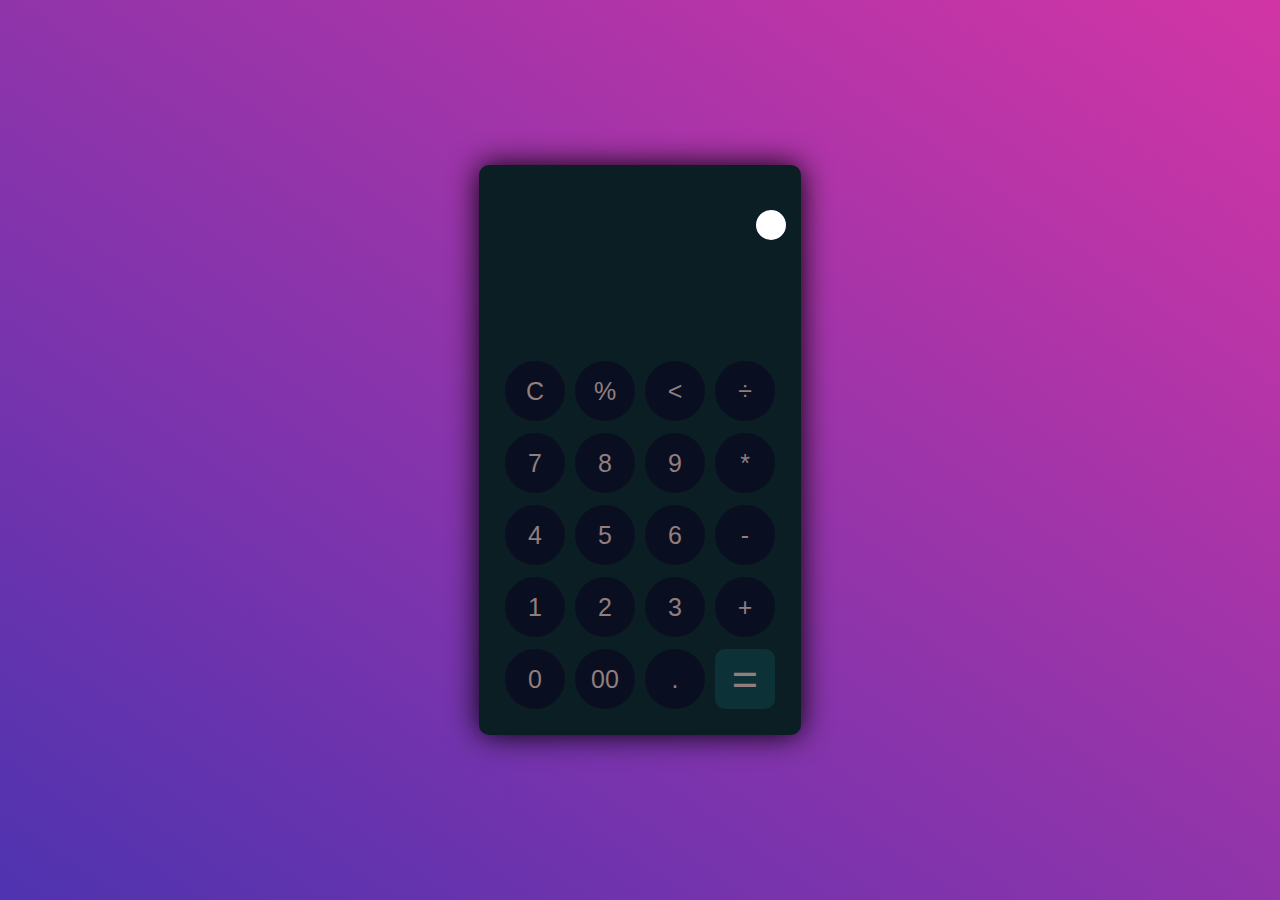
==== Calculator/index.html @ 60d79227 "Add files via upload" ====
<!DOCTYPE html>
<html lang="en">
<head>
    <meta charset="UTF-8">
    <meta http-equiv="X-UA-Compatible" content="IE=edge">
    <meta name="viewport" content="width=device-width, initial-scale=1.0">
    <link rel="stylesheet" href="style.css">
    <title>Calculator</title>
</head>
<body>
     <div class="container">
        <div class="calculator dark">
            <div class="theme-toggler active">
                <i class="toggler-icon"></i>
            </div>
            <div class="display-screen">
               <div id="display"></div> 
            </div>
            <div class="buttons">
                <table>
                 <tr>
                    <td><button class="operator-btn" id="clear">C</button></td>
                    <td><button class="operator-btn" id="*0.01*">&percnt;</button></td>
                    <td><button class="operator-btn" id="delete"><</button></td>
                    <td><button class="operator-btn" id="/">&divide;</button></td>
                 </tr>   
                </table>

                <table>
                    <tr>
                       <td><button class="numeric-btn" id="7">7</button></td>
                       <td><button class="numeric-btn" id="8">8</button></td>
                       <td><button class="numeric-btn" id="9">9</button></td>
                       <td><button class="operator-btn" id="*">*</button></td>
                    </tr>   
                   </table>

                   <table>
                    <tr>
                       <td><button class="numeric-btn" id="4">4</button></td>
                       <td><button class="numeric-btn" id="5">5</button></td>
                       <td><button class="numeric-btn" id="6">6</button></td>
                       <td><button class="operator-btn" id="-">-</button></td>
                    </tr>   
                   </table>

                   <table>
                    <tr>
                       <td><button class="numeric-btn" id="1">1</button></td>
                       <td><button class="numeric-btn" id="2">2</button></td>
                       <td><button class="numeric-btn" id="3">3</button></td>
                       <td><button class="operator-btn" id="+">+</button></td>
                    </tr>   
                   </table>

                   <table>
                    <tr>
                       <td><button class="numeric-btn" id="0">0</button></td>
                       <td><button class="numeric-btn" id="00">00</button></td>
                       <td><button class="numeric-btn" id=".">.</button></td>
                       <td><button class="numeric-btn" id="equal">&equals;</button></td>
                    </tr>   
                   </table>



            </div>
        </div>
     </div>
    <script src="script.js"></script>
</body>
</html>
---- Calculator/style.css ----
* {
  padding: 0;
  margin: 0;
  box-sizing: border-box;
  outline: 0;
}

body {
  font-family: sans-serif;
}

a {
  text-decoration: none;
  color: #fff;
}

body {
  background-image: linear-gradient(
    to top right,
    rgba(79, 51, 176, 1),
    rgba(210, 53, 165)
  );
}


/* 
body {
  background-image: radial-gradient(rgba(79, 51, 176, 1), rgba(210, 53, 165));
}
*/

.container {
  height: 100vh;
  width: 100vw;
  display: grid;
  place-items: center;
}

.calculator {
  position: relative;
  height: auto;
  width: auto;
  padding: 20px;
  border-radius: 10px;
  box-shadow: 0 0 30px #000;
}

.theme-toggler {
  position: absolute;
  top: 30px;
  right: 30px;
  color: #fff;
  cursor: pointer;
  z-index: 1;
}

.theme-toggler.active {
  color: #333;
}

.theme-toggler.active::before {
  background-color: #fff;
}

.theme-toggler::before {
  content: '';
  height: 30px;
  width: 30px;
  position: absolute;
  transform: translate(-50%, 50%);
  top: 50%;
  border-radius: 50%;
  background-color: #333;
  z-index: -1;
}

#display {
  margin: 0 10px;
  height: 150px;
  width: auto;
  max-width: 270px;
  display: flex;
  align-items: flex-end;
  justify-content: flex-end;
  font-size: 30px;
  margin-bottom: 20px;
  overflow-x: scroll;
}

button {
  height: 60px;
  width: 60px;
  border: 0;
  margin: 4px;
  border-radius: 40px;
  cursor: pointer;
  font-size: 25px;
  transition: all 1000ms ease;
}

#display::-webkit-scrollbar{
  display: block;
  height: 3px;
}

button:hover {
  transform: scale(1.2);
}

button#equal {
  background-color: aqua;
  border-radius: 10px;
  font-size: 45px;
}

/*light theme */

.calculator {
  background-color: #fff;
}

.calculator #display {
  color: #0a1e23;
}



/* Dark theme */


.calculator.calculator.dark {
  background-color: #0a1e23;
}


.calculator.dark #display {
  color: #fff;
}


/*changing operator btns color in dark theme*/
.calculator.dark button.operator-btn{
  background-color: #0a042089;
  color: #937e7e;
}


/*changing numeric btns color in dark theme*/
.calculator.calculator.dark .numeric-btn{
  background-color: #0a042089;
  color: #937e7e;
}


/*changing equal btns color in dark theme*/
.calculator.calculator.dark #equal{
  background-color: #1061684c;
  color: #937e7e;
}


/* changing colors of the button when hovered on */
.calculator.calculator.dark button:hover {
  color: rgb(103, 189, 189);
  background-color: #10616c78;
}
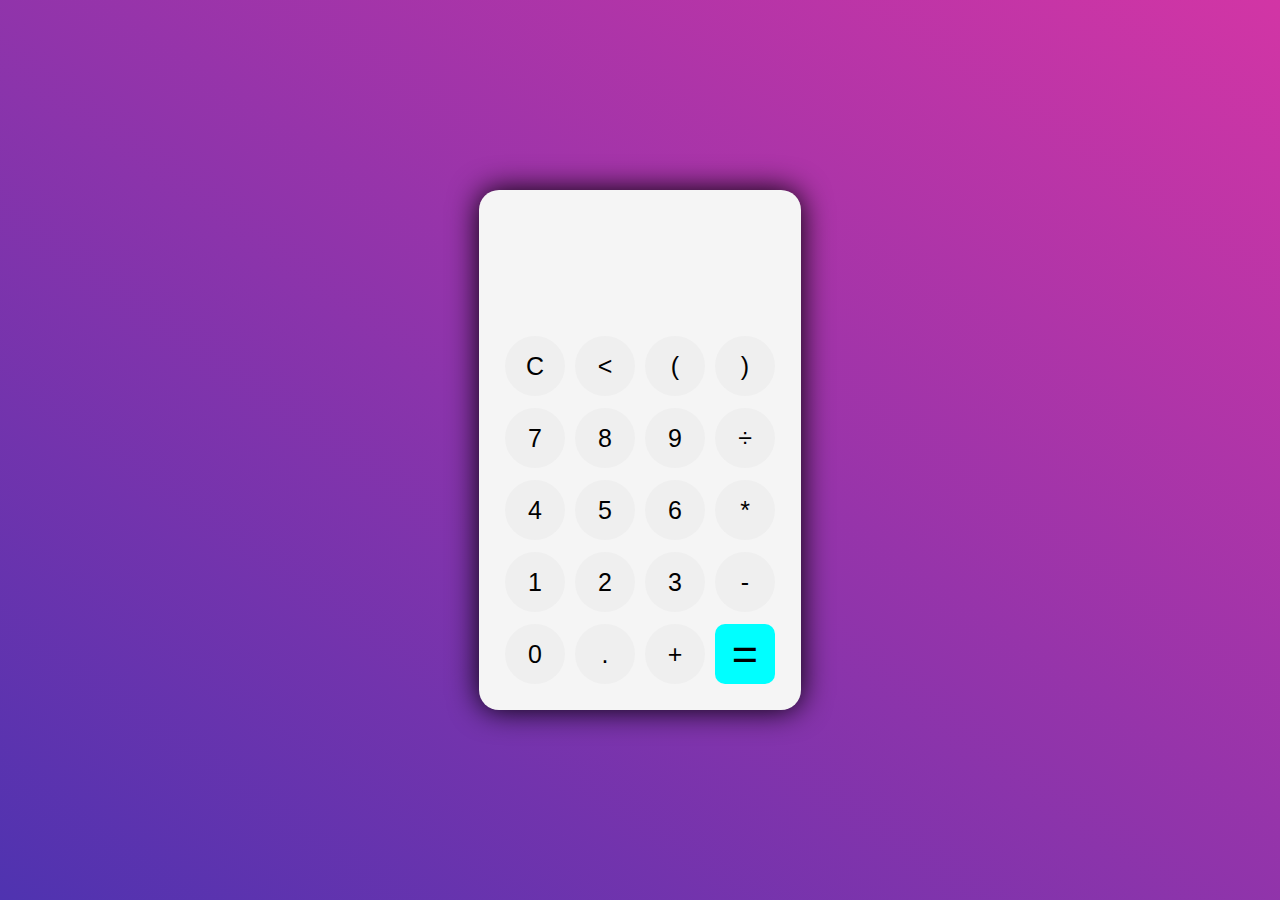
==== commit 5940020d: "Add files via upload" ====
--- a/Calculator/index.html
+++ b/Calculator/index.html
@@ -8,21 +8,18 @@
     <title>Calculator</title>
 </head>
 <body>
-     <div class="container">
-        <div class="calculator dark">
-            <div class="theme-toggler active">
-                <i class="toggler-icon"></i>
-            </div>
-            <div class="display-screen">
-               <div id="display"></div> 
-            </div>
+   <div class="container">
+      <div class="calculator">
+          <div class="display-screen">
+             <div id="display"></div> 
+          </div>
             <div class="buttons">
                 <table>
                  <tr>
                     <td><button class="operator-btn" id="clear">C</button></td>
-                    <td><button class="operator-btn" id="*0.01*">&percnt;</button></td>
                     <td><button class="operator-btn" id="delete"><</button></td>
-                    <td><button class="operator-btn" id="/">&divide;</button></td>
+                    <td><button class="operator-btn" id="(">(</button></td>
+                    <td><button class="operator-btn" id=")">)</button></td>
                  </tr>   
                 </table>
 
@@ -31,7 +28,7 @@
                        <td><button class="numeric-btn" id="7">7</button></td>
                        <td><button class="numeric-btn" id="8">8</button></td>
                        <td><button class="numeric-btn" id="9">9</button></td>
-                       <td><button class="operator-btn" id="*">*</button></td>
+                       <td><button class="operator-btn" id="/">&divide;</button></td>
                     </tr>   
                    </table>
 
@@ -40,7 +37,7 @@
                        <td><button class="numeric-btn" id="4">4</button></td>
                        <td><button class="numeric-btn" id="5">5</button></td>
                        <td><button class="numeric-btn" id="6">6</button></td>
-                       <td><button class="operator-btn" id="-">-</button></td>
+                       <td><button class="operator-btn" id="*">*</button></td>
                     </tr>   
                    </table>
 
@@ -49,21 +46,18 @@
                        <td><button class="numeric-btn" id="1">1</button></td>
                        <td><button class="numeric-btn" id="2">2</button></td>
                        <td><button class="numeric-btn" id="3">3</button></td>
-                       <td><button class="operator-btn" id="+">+</button></td>
+                       <td><button class="operator-btn" id="-">-</button></td>
                     </tr>   
                    </table>
 
                    <table>
                     <tr>
                        <td><button class="numeric-btn" id="0">0</button></td>
-                       <td><button class="numeric-btn" id="00">00</button></td>
                        <td><button class="numeric-btn" id=".">.</button></td>
+                       <td><button class="operator-btn" id="+">+</button></td>
                        <td><button class="numeric-btn" id="equal">&equals;</button></td>
                     </tr>   
                    </table>
-
-
-
             </div>
         </div>
      </div>
--- a/Calculator/style.css
+++ b/Calculator/style.css
@@ -1,167 +1,94 @@
 * {
-  padding: 0;
-  margin: 0;
-  box-sizing: border-box;
-  outline: 0;
-}
-
-body {
-  font-family: sans-serif;
-}
-
-a {
-  text-decoration: none;
-  color: #fff;
-}
-
-body {
-  background-image: linear-gradient(
-    to top right,
-    rgba(79, 51, 176, 1),
-    rgba(210, 53, 165)
-  );
-}
-
-
-/* 
-body {
-  background-image: radial-gradient(rgba(79, 51, 176, 1), rgba(210, 53, 165));
-}
-*/
-
-.container {
-  height: 100vh;
-  width: 100vw;
-  display: grid;
-  place-items: center;
-}
-
-.calculator {
-  position: relative;
-  height: auto;
-  width: auto;
-  padding: 20px;
-  border-radius: 10px;
-  box-shadow: 0 0 30px #000;
-}
-
-.theme-toggler {
-  position: absolute;
-  top: 30px;
-  right: 30px;
-  color: #fff;
-  cursor: pointer;
-  z-index: 1;
-}
-
-.theme-toggler.active {
-  color: #333;
-}
-
-.theme-toggler.active::before {
-  background-color: #fff;
-}
-
-.theme-toggler::before {
-  content: '';
-  height: 30px;
-  width: 30px;
-  position: absolute;
-  transform: translate(-50%, 50%);
-  top: 50%;
-  border-radius: 50%;
-  background-color: #333;
-  z-index: -1;
-}
-
-#display {
-  margin: 0 10px;
-  height: 150px;
-  width: auto;
-  max-width: 270px;
-  display: flex;
-  align-items: flex-end;
-  justify-content: flex-end;
-  font-size: 30px;
-  margin-bottom: 20px;
-  overflow-x: scroll;
-}
-
-button {
-  height: 60px;
-  width: 60px;
-  border: 0;
-  margin: 4px;
-  border-radius: 40px;
-  cursor: pointer;
-  font-size: 25px;
-  transition: all 1000ms ease;
-}
-
-#display::-webkit-scrollbar{
-  display: block;
-  height: 3px;
-}
-
-button:hover {
-  transform: scale(1.2);
-}
-
-button#equal {
-  background-color: aqua;
-  border-radius: 10px;
-  font-size: 45px;
-}
-
-/*light theme */
-
-.calculator {
-  background-color: #fff;
-}
-
-.calculator #display {
-  color: #0a1e23;
-}
-
-
-
-/* Dark theme */
-
-
-.calculator.calculator.dark {
-  background-color: #0a1e23;
-}
-
-
-.calculator.dark #display {
-  color: #fff;
-}
-
-
-/*changing operator btns color in dark theme*/
-.calculator.dark button.operator-btn{
-  background-color: #0a042089;
-  color: #937e7e;
-}
-
-
-/*changing numeric btns color in dark theme*/
-.calculator.calculator.dark .numeric-btn{
-  background-color: #0a042089;
-  color: #937e7e;
-}
-
-
-/*changing equal btns color in dark theme*/
-.calculator.calculator.dark #equal{
-  background-color: #1061684c;
-  color: #937e7e;
-}
-
-
-/* changing colors of the button when hovered on */
-.calculator.calculator.dark button:hover {
-  color: rgb(103, 189, 189);
-  background-color: #10616c78;
-}
-
+    padding: 0;
+    margin: 0;
+    box-sizing: border-box;
+    outline: 0;
+  }
+  
+  body {
+    font-family: sans-serif;
+  }
+  
+  a {
+    text-decoration: none;
+    color: #fff;
+  }
+  
+  body {
+    background-image: linear-gradient(
+      to top right,
+      rgba(79, 51, 176, 1),
+      rgba(210, 53, 165)
+    );
+  }
+  
+  
+  /* 
+  body {
+    background-image: radial-gradient(rgba(79, 51, 176, 1), rgba(210, 53, 165));
+  }
+  */
+  
+  .container {
+    height: 100vh;
+    width: 100vw;
+    display: grid;
+    place-items: center;
+  }
+  
+  .calculator {
+    position: relative;
+    height: auto;
+    width: auto;
+    padding: 20px;
+    border-radius: 20px;
+    box-shadow: 0 0 30px #000;
+    background-color: whitesmoke;
+  }
+  
+  #display {
+    margin: 0 10px;
+    height: 100px;
+    width: auto;
+    max-width: 270px;
+    display: flex;
+    align-items: flex-end;
+    justify-content: flex-end;
+    font-size: 30px;
+    margin-bottom: 20px;
+    overflow-x: scroll;
+  }
+  
+  button {
+    height: 60px;
+    width: 60px;
+    border: 0;
+    margin: 4px;
+    border-radius: 40px;
+    cursor: pointer;
+    font-size: 25px;
+    transition: all 1000ms ease;
+  }
+  
+  #display::-webkit-scrollbar{
+    display: block;
+    height: 3px;
+  }
+  
+  button:hover {
+    transform: scale(1.2);
+    background-color: rgb(192, 205, 205);
+  }
+  
+  button#equal {
+    background-color: aqua;
+    border-radius: 10px;
+    font-size: 45px;
+  }
+  
+ 
+  
+  
+ 
+  
+  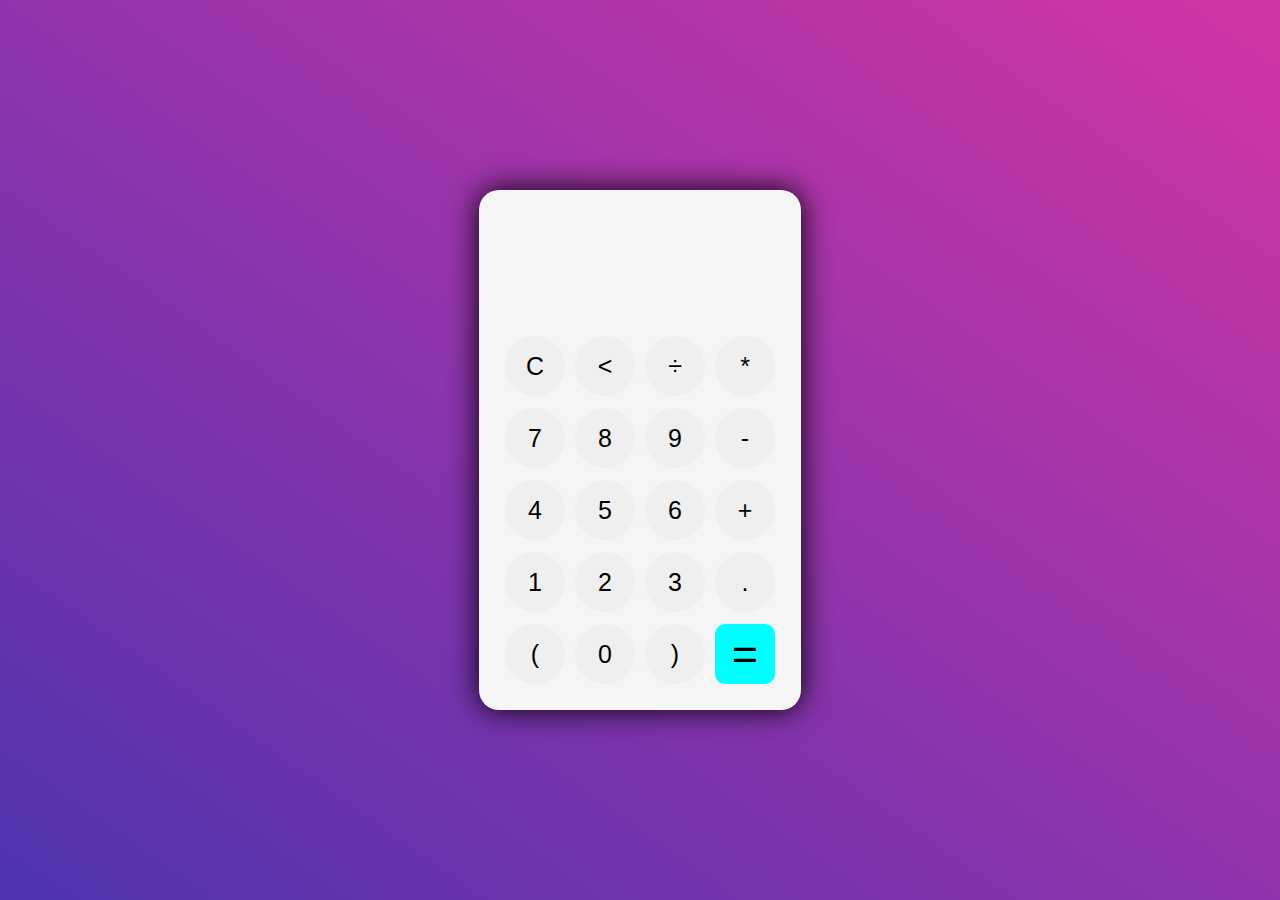
==== commit 805542f5: "index.html" ====
--- a/Calculator/index.html
+++ b/Calculator/index.html
@@ -15,52 +15,52 @@
           </div>
             <div class="buttons">
                 <table>
-                 <tr>
-                    <td><button class="operator-btn" id="clear">C</button></td>
-                    <td><button class="operator-btn" id="delete"><</button></td>
-                    <td><button class="operator-btn" id="(">(</button></td>
-                    <td><button class="operator-btn" id=")">)</button></td>
-                 </tr>   
-                </table>
+               <tr>
+                  <td><button class="operator-btn" id="clear">C</button></td>
+                  <td><button class="operator-btn" id="delete"><</button></td>
+                  <td><button class="operator-btn" id="/">&divide;</button></td>
+                  <td><button class="operator-btn" id="*">*</button></td>
+               </tr>
+            </table>
 
-                <table>
-                    <tr>
-                       <td><button class="numeric-btn" id="7">7</button></td>
-                       <td><button class="numeric-btn" id="8">8</button></td>
-                       <td><button class="numeric-btn" id="9">9</button></td>
-                       <td><button class="operator-btn" id="/">&divide;</button></td>
-                    </tr>   
-                   </table>
+            <table>
+               <tr>
+                  <td><button class="numeric-btn" id="7">7</button></td>
+                  <td><button class="numeric-btn" id="8">8</button></td>
+                  <td><button class="numeric-btn" id="9">9</button></td>
+                  <td><button class="operator-btn" id="-">-</button></td>
+               </tr>
+            </table>
 
-                   <table>
-                    <tr>
-                       <td><button class="numeric-btn" id="4">4</button></td>
-                       <td><button class="numeric-btn" id="5">5</button></td>
-                       <td><button class="numeric-btn" id="6">6</button></td>
-                       <td><button class="operator-btn" id="*">*</button></td>
-                    </tr>   
-                   </table>
+            <table>
+               <tr>
+                  <td><button class="numeric-btn" id="4">4</button></td>
+                  <td><button class="numeric-btn" id="5">5</button></td>
+                  <td><button class="numeric-btn" id="6">6</button></td>
+                  <td><button class="operator-btn" id="+">+</button></td>
+               </tr>
+            </table>
 
-                   <table>
-                    <tr>
-                       <td><button class="numeric-btn" id="1">1</button></td>
-                       <td><button class="numeric-btn" id="2">2</button></td>
-                       <td><button class="numeric-btn" id="3">3</button></td>
-                       <td><button class="operator-btn" id="-">-</button></td>
-                    </tr>   
-                   </table>
+            <table>
+               <tr>
+                  <td><button class="numeric-btn" id="1">1</button></td>
+                  <td><button class="numeric-btn" id="2">2</button></td>
+                  <td><button class="numeric-btn" id="3">3</button></td>
+                  <td><button class="numeric-btn" id=".">.</button></td>
+               </tr>
+            </table>
 
-                   <table>
-                    <tr>
-                       <td><button class="numeric-btn" id="0">0</button></td>
-                       <td><button class="numeric-btn" id=".">.</button></td>
-                       <td><button class="operator-btn" id="+">+</button></td>
-                       <td><button class="numeric-btn" id="equal">&equals;</button></td>
-                    </tr>   
-                   </table>
+            <table>
+               <tr>
+                  <td><button class="operator-btn" id="(">(</button></td>
+                  <td><button class="numeric-btn" id="0">0</button></td>
+                  <td><button class="operator-btn" id=")">)</button></td>
+                  <td><button class="numeric-btn" id="equal">&equals;</button></td>
+               </tr>
+            </table>
             </div>
         </div>
      </div>
     <script src="script.js"></script>
 </body>
-</html>+</html>
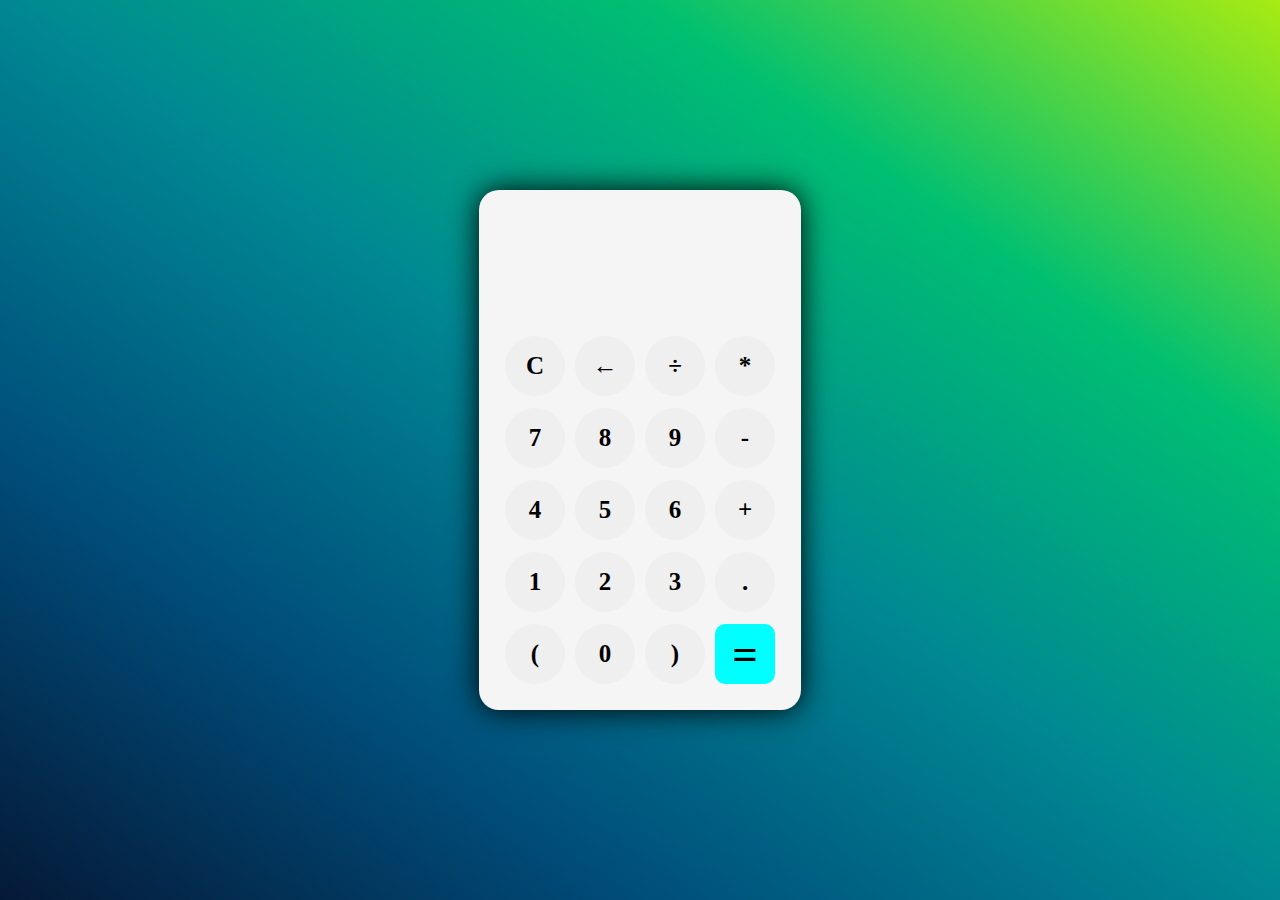
==== commit f9816d7a: "Add files via upload" ====
--- a/Calculator/index.html
+++ b/Calculator/index.html
@@ -1,66 +1,68 @@
 <!DOCTYPE html>
 <html lang="en">
-<head>
-    <meta charset="UTF-8">
-    <meta http-equiv="X-UA-Compatible" content="IE=edge">
-    <meta name="viewport" content="width=device-width, initial-scale=1.0">
-    <link rel="stylesheet" href="style.css">
+  <head>
+    <meta charset="UTF-8" />
+    <meta http-equiv="X-UA-Compatible" content="IE=edge" />
+    <meta name="viewport" content="width=device-width, initial-scale=1.0" />
+    <link rel="icon" type="image/x-icon" href="/Assets/calculator.png"/>
+    <link rel="stylesheet" href="style.css" />
     <title>Calculator</title>
-</head>
-<body>
-   <div class="container">
+  </head>
+
+  <body>
+    <div class="container">
       <div class="calculator">
-          <div class="display-screen">
-             <div id="display"></div> 
-          </div>
-            <div class="buttons">
-                <table>
-               <tr>
-                  <td><button class="operator-btn" id="clear">C</button></td>
-                  <td><button class="operator-btn" id="delete"><</button></td>
-                  <td><button class="operator-btn" id="/">&divide;</button></td>
-                  <td><button class="operator-btn" id="*">*</button></td>
-               </tr>
-            </table>
+        <div class="display-screen">
+          <div id="display"></div>
+        </div>
+        <div class="buttons">
+          <table>
+            <tr>
+              <td><button class="operator-btn">C</button></td>
+              <td><button class="operator-btn">&larr;</button></td>
+              <td><button class="operator-btn">&divide;</button></td>
+              <td><button class="operator-btn">*</button></td>
+            </tr>
+          </table>
 
-            <table>
-               <tr>
-                  <td><button class="numeric-btn" id="7">7</button></td>
-                  <td><button class="numeric-btn" id="8">8</button></td>
-                  <td><button class="numeric-btn" id="9">9</button></td>
-                  <td><button class="operator-btn" id="-">-</button></td>
-               </tr>
-            </table>
+          <table>
+            <tr>
+              <td><button class="numeric-btn">7</button></td>
+              <td><button class="numeric-btn">8</button></td>
+              <td><button class="numeric-btn">9</button></td>
+              <td><button class="operator-btn">-</button></td>
+            </tr>
+          </table>
 
-            <table>
-               <tr>
-                  <td><button class="numeric-btn" id="4">4</button></td>
-                  <td><button class="numeric-btn" id="5">5</button></td>
-                  <td><button class="numeric-btn" id="6">6</button></td>
-                  <td><button class="operator-btn" id="+">+</button></td>
-               </tr>
-            </table>
+          <table>
+            <tr>
+              <td><button class="numeric-btn" id="4">4</button></td>
+              <td><button class="numeric-btn" id="5">5</button></td>
+              <td><button class="numeric-btn" id="6">6</button></td>
+              <td><button class="operator-btn" id="+">+</button></td>
+            </tr>
+          </table>
 
-            <table>
-               <tr>
-                  <td><button class="numeric-btn" id="1">1</button></td>
-                  <td><button class="numeric-btn" id="2">2</button></td>
-                  <td><button class="numeric-btn" id="3">3</button></td>
-                  <td><button class="numeric-btn" id=".">.</button></td>
-               </tr>
-            </table>
+          <table>
+            <tr>
+              <td><button class="numeric-btn">1</button></td>
+              <td><button class="numeric-btn">2</button></td>
+              <td><button class="numeric-btn">3</button></td>
+              <td><button class="numeric-btn">.</button></td>
+            </tr>
+          </table>
 
-            <table>
-               <tr>
-                  <td><button class="operator-btn" id="(">(</button></td>
-                  <td><button class="numeric-btn" id="0">0</button></td>
-                  <td><button class="operator-btn" id=")">)</button></td>
-                  <td><button class="numeric-btn" id="equal">&equals;</button></td>
-               </tr>
-            </table>
-            </div>
+          <table>
+            <tr>
+              <td><button class="operator-btn">(</button></td>
+              <td><button class="numeric-btn">0</button></td>
+              <td><button class="operator-btn">)</button></td>
+              <td><button class="numeric-btn" id="equal">=</button></td>
+            </tr>
+          </table>
         </div>
-     </div>
+      </div>
+    </div>
     <script src="script.js"></script>
-</body>
+  </body>
 </html>
--- a/Calculator/style.css
+++ b/Calculator/style.css
@@ -1,94 +1,82 @@
 * {
-    padding: 0;
-    margin: 0;
-    box-sizing: border-box;
-    outline: 0;
-  }
-  
-  body {
-    font-family: sans-serif;
-  }
-  
-  a {
-    text-decoration: none;
-    color: #fff;
-  }
-  
-  body {
-    background-image: linear-gradient(
-      to top right,
-      rgba(79, 51, 176, 1),
-      rgba(210, 53, 165)
-    );
-  }
-  
-  
-  /* 
-  body {
-    background-image: radial-gradient(rgba(79, 51, 176, 1), rgba(210, 53, 165));
-  }
-  */
-  
-  .container {
-    height: 100vh;
-    width: 100vw;
-    display: grid;
-    place-items: center;
-  }
-  
-  .calculator {
-    position: relative;
-    height: auto;
-    width: auto;
-    padding: 20px;
-    border-radius: 20px;
-    box-shadow: 0 0 30px #000;
-    background-color: whitesmoke;
-  }
-  
-  #display {
-    margin: 0 10px;
-    height: 100px;
-    width: auto;
-    max-width: 270px;
-    display: flex;
-    align-items: flex-end;
-    justify-content: flex-end;
-    font-size: 30px;
-    margin-bottom: 20px;
-    overflow-x: scroll;
-  }
-  
-  button {
-    height: 60px;
-    width: 60px;
-    border: 0;
-    margin: 4px;
-    border-radius: 40px;
-    cursor: pointer;
-    font-size: 25px;
-    transition: all 1000ms ease;
-  }
-  
-  #display::-webkit-scrollbar{
-    display: block;
-    height: 3px;
-  }
-  
-  button:hover {
-    transform: scale(1.2);
-    background-color: rgb(192, 205, 205);
-  }
-  
-  button#equal {
-    background-color: aqua;
-    border-radius: 10px;
-    font-size: 45px;
-  }
-  
- 
-  
-  
- 
-  
-  +  padding: 0;
+  margin: 0;
+  box-sizing: border-box;
+}
+
+body {
+  font-family: 'Lucida Sans', 'Lucida Sans Regular', 'Lucida Grande', 'Lucida Sans Unicode', Geneva, Verdana, sans-serif;
+  font-weight: 200;
+}
+
+body {
+  background: rgb(2,0,36);
+  background-image: linear-gradient(
+    to right top,
+    #051937,
+    #004d7a,
+    #008793,
+    #00bf72,
+    #a8eb12
+  );
+}
+
+
+.container {
+  height: 100vh;
+  width: 100vw;
+  display: grid;
+  place-items: center;
+}
+
+.calculator {
+  position: relative;
+  height: auto;
+  width: auto;
+  padding: 20px;
+  border-radius: 20px;
+  box-shadow: 0 0 30px #000;
+  background-color: whitesmoke;
+}
+
+#display {
+  margin: 0 10px;
+  height: 100px;
+  width: auto;
+  max-width: 270px;
+  display: flex;
+  align-items: flex-end;
+  justify-content: flex-end;
+  font-size: 30px;
+  margin-bottom: 20px;
+  overflow-x: scroll;
+}
+
+button {
+  height: 60px;
+  width: 60px;
+  border: 0;
+  margin: 4px;
+  border-radius: 40px;
+  cursor: pointer;
+  font-size: 25px;
+  font-weight: 600;
+  font-family: 'Times New Roman', Times, serif;
+  transition: all 1000ms ease;
+}
+
+#display::-webkit-scrollbar {
+  display: block;
+  height: 3px;
+}
+
+button:hover {
+  transform: scale(1.2);
+  background-color: rgb(192, 205, 205);
+}
+
+button#equal {
+  background-color: aqua;
+  border-radius: 10px;
+  font-size: 45px;
+}
